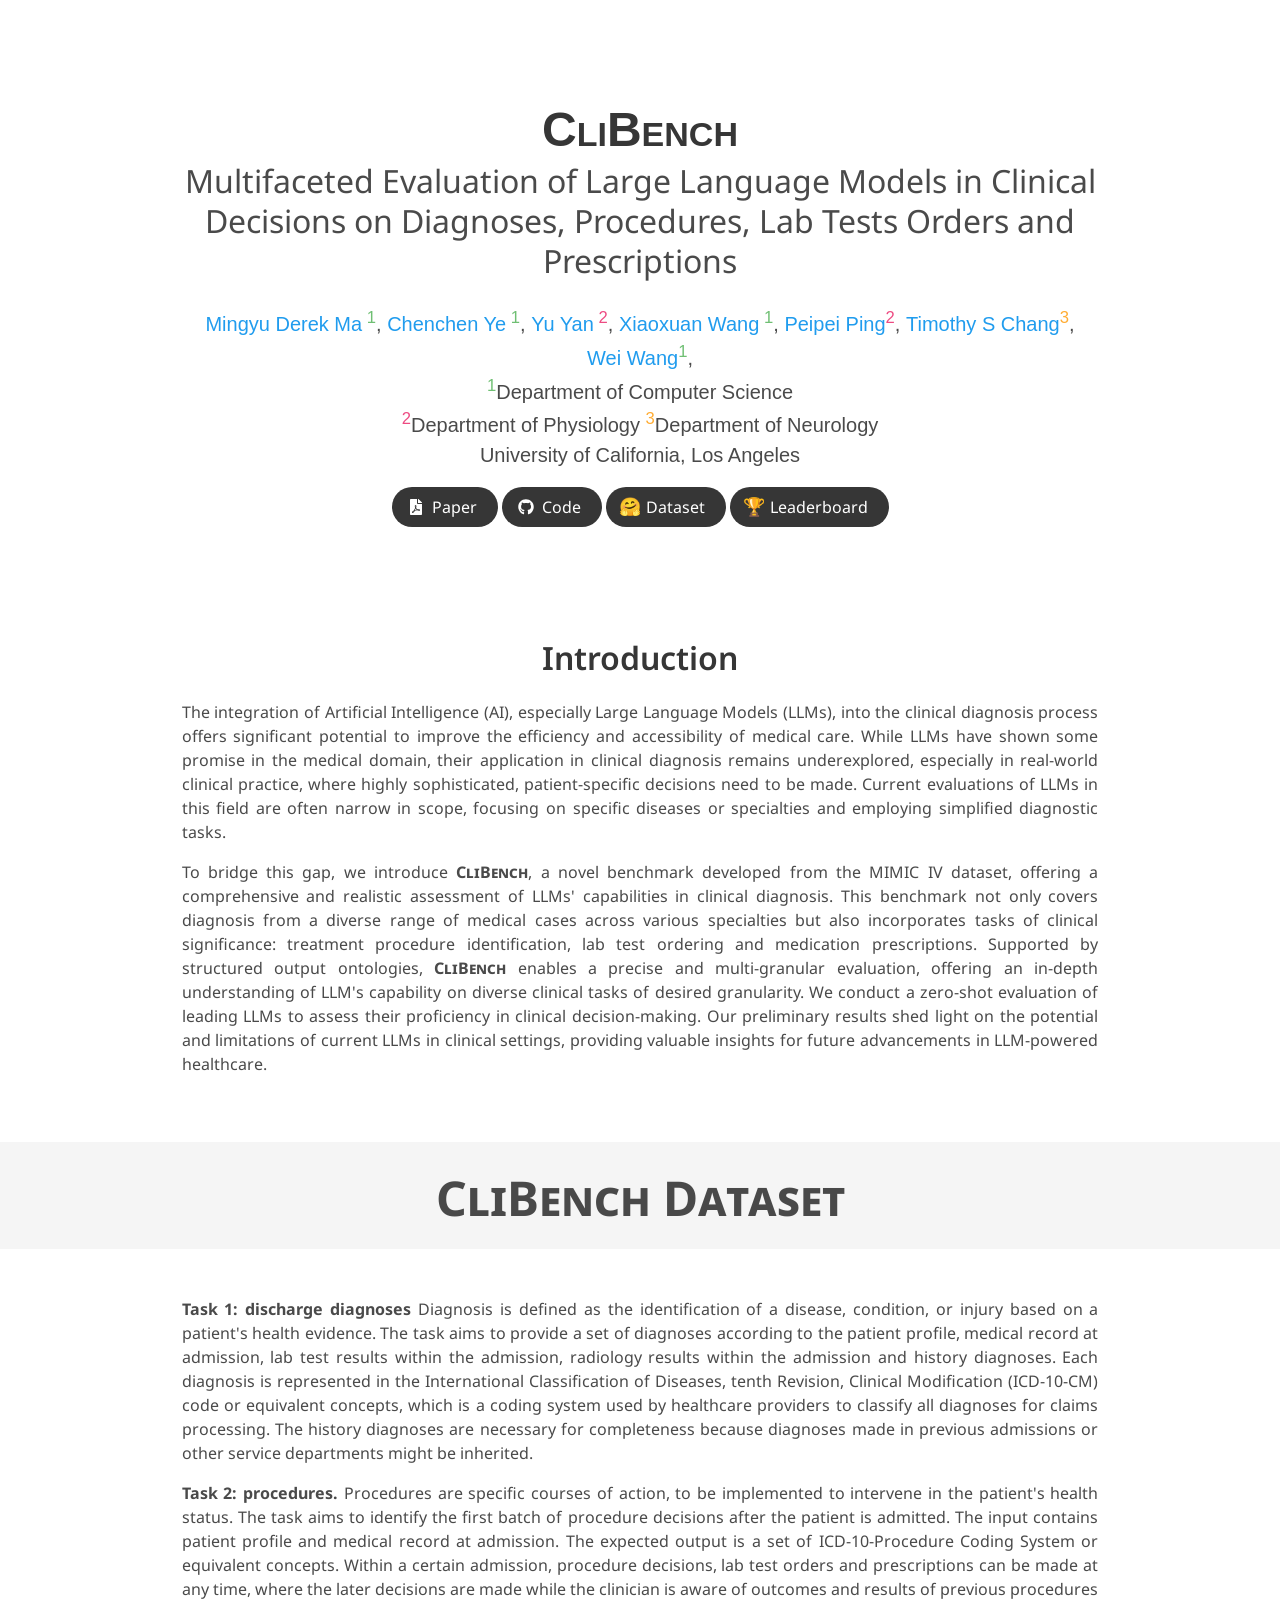
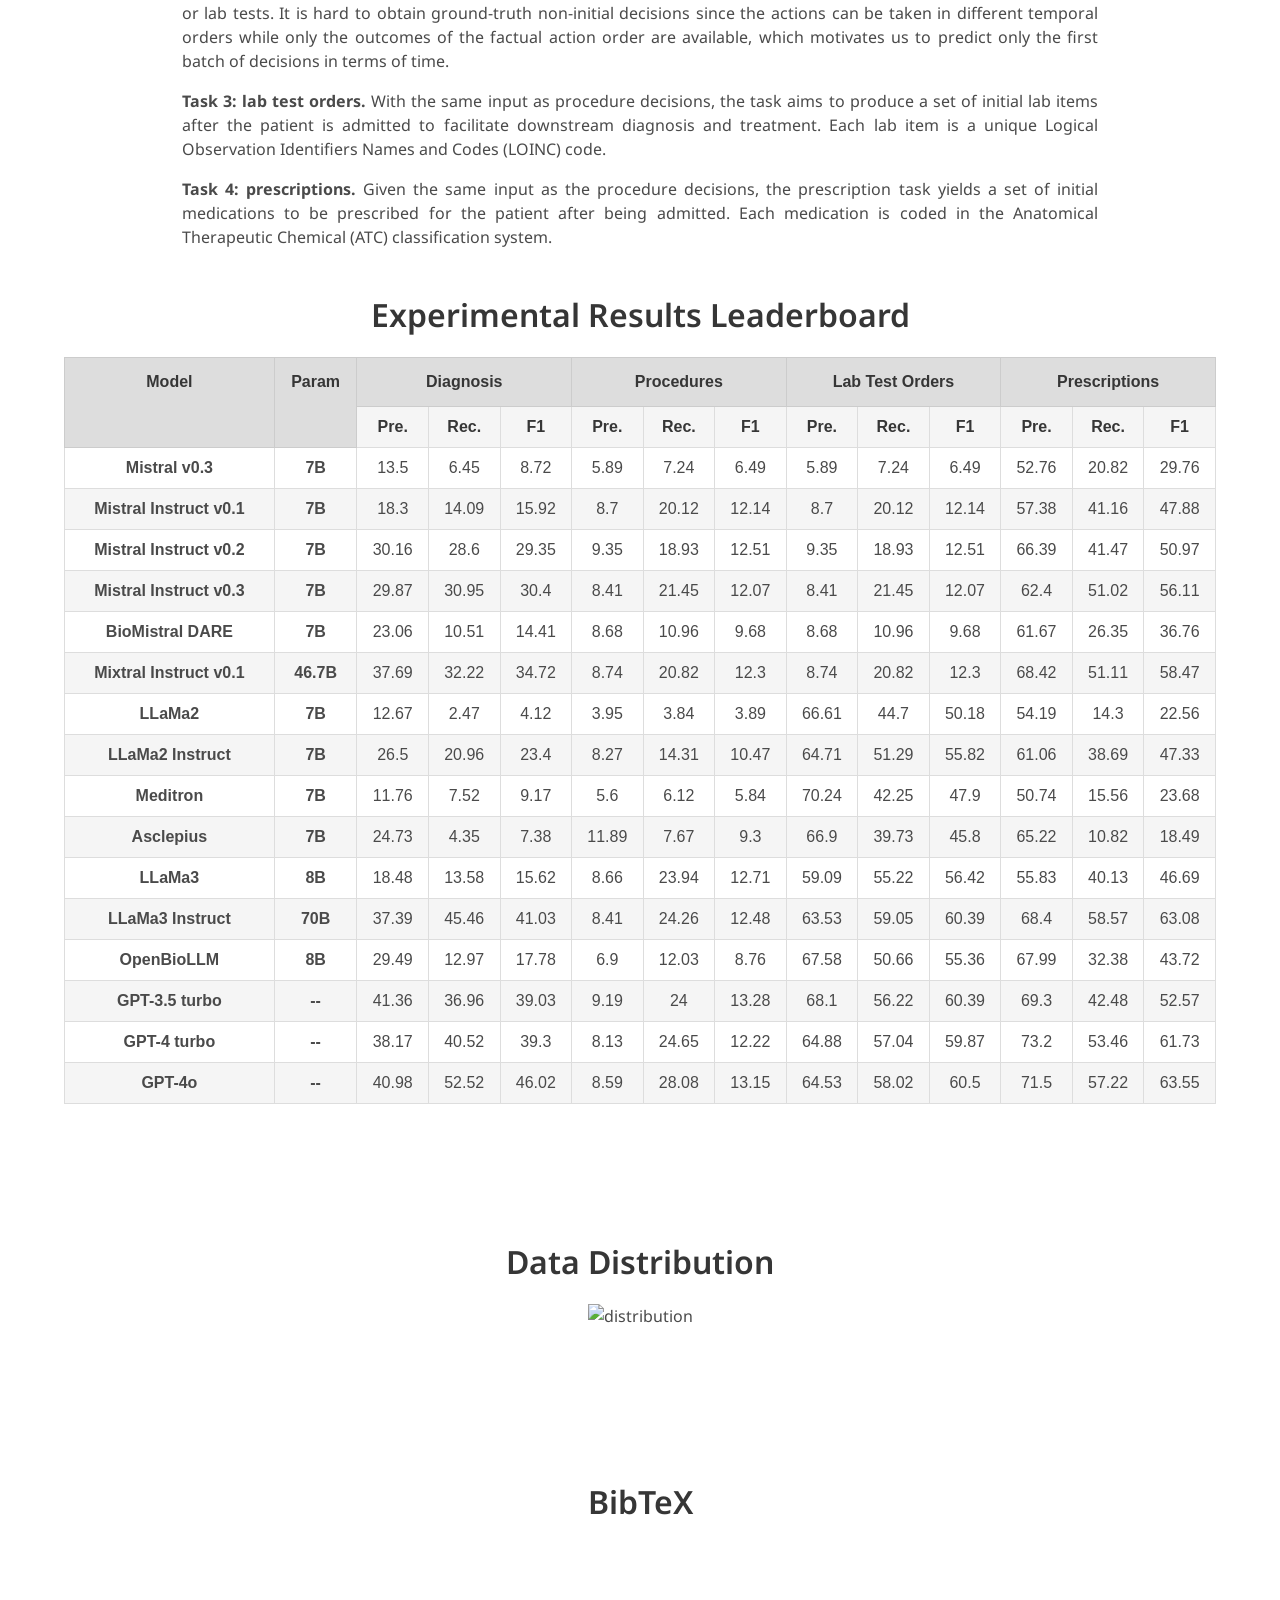
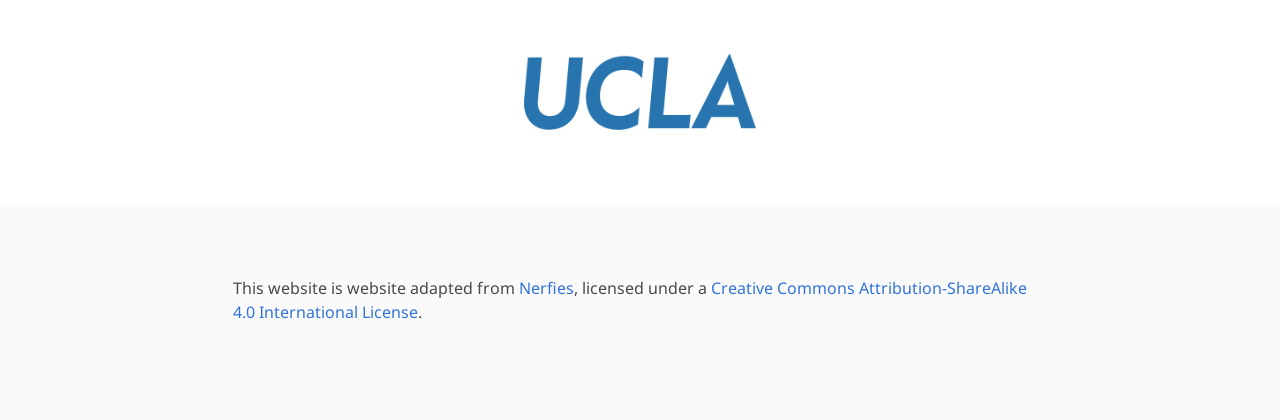
==== index.html @ 8d9bf633 "finish" ====
<!DOCTYPE html>
<html>
<head>
  <meta charset="utf-8">
  <meta name="description"
        content="Evaluating scientific problems">
  <meta name="keywords" content="CliBench">
  <meta name="viewport" content="width=device-width, initial-scale=1">
  <title> CliBench: Multifaceted Evaluation of Large Language Models in Clinical Decisions on Diagnoses, Procedures, Lab Tests Orders and Prescriptions </title>


  <link rel="icon" href="./static/images/scibench.png">

  <link href="https://fonts.googleapis.com/css?family=Google+Sans|Noto+Sans|Castoro" rel="stylesheet">

  <link rel="stylesheet" href="./static/css/bulma.min.css">
  <link rel="stylesheet" href="./static/css/bulma-carousel.min.css">
  <link rel="stylesheet" href="./static/css/bulma-slider.min.css">
  <link rel="stylesheet" href="./static/css/fontawesome.all.min.css">
  <link rel="stylesheet" href="https://cdn.jsdelivr.net/gh/jpswalsh/academicons@1/css/academicons.min.css">
  <link rel="stylesheet" href="./static/css/index.css">
  <link rel="stylesheet" href="./static/css/leaderboard.css">

  <!-- <link href="https://unpkg.com/tabulator-tables@5.5.2/dist/css/tabulator_bulma.min.css" rel="stylesheet">
  <script type="text/javascript" src="https://unpkg.com/tabulator-tables@5.5.2/dist/js/tabulator.min.js"></script> -->
  <script type="text/javascript" src="static/js/sort-table.js" defer></script>

  <script src="https://ajax.googleapis.com/ajax/libs/jquery/3.5.1/jquery.min.js"></script>
  <script defer src="./static/js/fontawesome.all.min.js"></script>
  <script src="./static/js/bulma-carousel.min.js"></script>
  <script src="./static/js/bulma-slider.min.js"></script>
  <script src="./static/js/explorer-index.js"></script>
  <script src="./static/js/question_card.js"></script>

  <script src="./static/js/leaderboard_testmini.js"></script>  
  <script src="./data/results/output_folders.js" defer></script>
  <script src="./data/results/model_scores.js" defer></script>

</head>
<body>

<nav class="navbar" role="navigation" aria-label="main navigation">
  <div class="navbar-brand">
    <a role="button" class="navbar-burger" aria-label="menu" aria-expanded="false">
      <span aria-hidden="true"></span>
      <span aria-hidden="true"></span>
      <span aria-hidden="true"></span>
    </a>
  </div>
  <div class="navbar-menu">
    <div class="navbar-start" style="flex-grow: 1; justify-content: center;">
      <!-- <a class="navbar-item" href="https://keunhong.com">
      <span class="icon">
          <i class="fas fa-home"></i>
      </span>
      </a> -->
      <!-- @PAN TODO: consider adding links? -->
      <!-- <div class="navbar-item has-dropdown is-hoverable">
        <a class="navbar-link">
          More Research
        </a>
        <div class="navbar-dropdown">
          <a class="navbar-item" href="https://chameleon-llm.github.io/">
            <b>Chameleon</b> <p style="font-size:18px; display: inline; margin-left: 5px;">🔥</p>
          </a>
          <a class="navbar-item" href="https://scienceqa.github.io/">
            <b>ScienceQA</b> <p style="font-size:18px; display: inline; margin-left: 5px;">🔥</p>
          </a>
          <a class="navbar-item" href="https://github.com/OpenGVLab/LLaMA-Adapter">
            <b>LLaMA-Adapter (V2)</b> <p style="font-size:18px; display: inline; margin-left: 5px;">🔥</p>
          </a>
          <a class="navbar-item" href="https://promptpg.github.io/">
            PromptPG
          </a>
          <a class="navbar-item" href="https://arxiv.org/abs/2305.12524">
            TheoremQA
          </a>
          <a class="navbar-item" href="https://lila.apps.allenai.org/">
            Lila
          </a>
          <a class="navbar-item" href="https://iconqa.github.io/">
            IconQA
          </a>
          <a class="navbar-item" href="https://lupantech.github.io/inter-gps/">
            Inter-GPS
          </a>
        </div>
      </div> -->
    </div>

  </div>
</nav>


<section class="hero">
  <div class="hero-body">
    <div class="container is-max-desktop">
      <div class="columns is-centered">
        <div class="column has-text-centered">
          <h1 class="title is-1 publication-title is-bold">
            <!-- Can insert SciBench logo graphic here -->
            <!-- <img src="static/images/scibench.png" style="width:1em;vertical-align: middle" alt="Logo"/> -->
            <span class="CliBench" style="vertical-align: middle">CliBench</span>
            </h1>
          <h2 class="subtitle is-3 publication-subtitle">
            Multifaceted Evaluation of Large Language Models in Clinical Decisions on Diagnoses, Procedures, Lab Tests Orders and Prescriptions
          </h2>
          <div class="is-size-5 publication-authors">
            <!-- TODO update href with Author links -->
            <span class="author-block">
              <a href="https://derek.ma">Mingyu Derek Ma</a><sup style="color:#6fbf73;"> 1</sup>,</span>
            <span class="author-block">
              <a href="https://yecchen.github.io">Chenchen Ye</a><sup style="color:#6fbf73;"> 1</sup>,</span>
            <span class="author-block">
              <a href="https://mii.ucla.edu/people/yu-yan/">Yu Yan</a><sup style="color:#ed4b82;"> 2</sup>,
            </span>
            <span class="author-block">
              <a href="https://mandyyyyii.github.io">Xiaoxuan Wang</a><sup style="color:#6fbf73"> 1</sup>,
            </span>
            <span class="author-block">
              <a href="https://medschool.ucla.edu/people/peipei-ping-phd">Peipei Ping</a><sup style="color:#ed4b82">2</sup>,
            </span>
            <span class="author-block">
              <a href="https://www.uclahealth.org/providers/timothy-chang">Timothy S Chang</a><sup style="color:#ffac33">3</sup>,
            </span>
            <span class="author-block">
              <a href="https://web.cs.ucla.edu/~weiwang/">Wei Wang</a><sup style="color:#6fbf73">1</sup>,
            </span>
          </div>

          <div class="is-size-5 publication-authors">
            <span class="author-block"><sup style="color:#6fbf73;">1</sup>Department of Computer Science</span><br>
            <span class="author-block"><sup style="color:#ed4b82">2</sup>Department of Physiology</span>
            <span class="author-block"><sup style="color:#ffac33">3</sup>Department of Neurology</span><br>
            <span class="author-block"></sup>University of California, Los Angeles</span><br>
            <!-- <span class="paper-block"><b style="color:#f41c1c">ICLR 2024 Oral</b> (85 in 7304, 1.2%)</span> -->
          </div>
        
          <!-- <section> -->
            <!-- <div class="section" id="org-banners" style="display:fle">
              <a href="https://www.ucla.edu/" target="_blank" rel="external">
                  <img class="center-block org-banner" src="static/images/ucla.png" style="height:3em">
              </a>
              <a href="https://www.washington.edu/" target="blank" class="ext-link">
                  <img class="center-block org-banner" src="static/images/uw.png" style="height:3em">
              </a>
              <a href="https://www.microsoft.com/en-us/research/" target="_blank" rel="external">
                  <img class="center-block org-banner" src="static/images/microsoft.png" style="height:3em">
              </a>
            </div> -->
          <!-- </section> -->

          <div class="column has-text-centered">
            <div class="publication-links">
              <!-- PDF Link. -->
              <span class="link-block">
                <a href="https://arxiv.org/pdf/2307.10635.pdf"
                   class="external-link button is-normal is-rounded is-dark">
                  <span class="icon">
                      <i class="fas fa-file-pdf"></i>
                  </span>
                  <span>Paper</span>
                </a>
              </span>
              <!-- Code Link. -->
              <span class="link-block">
                <a href="https://github.com/CliBench/CliBench"
                   class="external-link button is-normal is-rounded is-dark">
                  <span class="icon">
                      <i class="fab fa-github"></i>
                  </span>
                  <span>Code</span>
                  </a>
              </span>
              <!-- Dataset Link. -->
              <span class="link-block">
                <a href="#leaderboard"
                   class="external-link button is-normal is-rounded is-dark">
                  <span class="icon">
                      <p style="font-size:18px">🤗</p>
                  </span>
                  <span>Dataset</span>
                </a>
              </span>
              <!-- Leaderboard Link. -->
              <span class="link-block">
                <a href="#leaderboard"
                   class="external-link button is-normal is-rounded is-dark">
                  <span class="icon">
                      <p style="font-size:18px">🏆</p>
                  </span>
                  <span>Leaderboard</span>
                </a>
              </span>
            </div>

          </div>
        </div>
      </div>
    </div>
  </div>
</section>




<section class="section">
  <div class="container" style="margin-bottom: 2vh;">
    <!-- Abstract. -->
    <div class="columns is-centered has-text-centered">
      <div class="column is-four-fifths">
        <h2 class="title is-3">Introduction</h2>
        <div class="content has-text-justified">
          <p>The integration of Artificial Intelligence (AI), especially Large Language Models (LLMs), into the clinical diagnosis process offers significant potential to improve the efficiency and accessibility of medical care. While LLMs have shown some promise in the medical domain, their application in clinical diagnosis remains underexplored, especially in real-world clinical practice, where highly sophisticated, patient-specific decisions need to be made. Current evaluations of LLMs in this field are often narrow in scope, focusing on specific diseases or specialties and employing simplified diagnostic tasks. 
          </p>
          <p>
            To bridge this gap, we introduce <span class="CliBench">CliBench</span>, a novel benchmark developed from the MIMIC IV dataset, offering a comprehensive and realistic assessment of LLMs' capabilities in clinical diagnosis. This benchmark not only covers diagnosis from a diverse range of medical cases across various specialties but also incorporates tasks of clinical significance: treatment procedure identification, lab test ordering and medication prescriptions. Supported by structured output ontologies, 
            <span class="CliBench">CliBench</span> enables a precise and multi-granular evaluation, offering an in-depth understanding of LLM's capability on diverse clinical tasks of desired granularity. We conduct a zero-shot evaluation of leading LLMs to assess their proficiency in clinical decision-making. Our preliminary results shed light on the potential and limitations of current LLMs in clinical settings, providing valuable insights for future advancements in LLM-powered healthcare. 
          </p>
      </div>
    </div>
    <!--/ Abstract. -->
</div>
</section>


<!-- DATASET SECTION -->
<section class="hero is-light is-small" id="dataset">
  <div class="hero-body has-text-centered">
    <!-- <h1 class="title is-1 scibench"><img src="static/images/scibench.png" style="width:1.0em;vertical-align: middle" alt="Logo"/>SciBench Dataset</h1> -->
  <h1 class="title is-1 CliBench">
    <!-- <img src="static/images/scibench.png" style="width:1em;vertical-align: middle" alt="Logo"/> -->
    <span class="CliBench" style="vertical-align: middle">CliBench Dataset</span>
  </h1>
  </div>
</section>
            
<section class="section">
  <div class="container">
    <div class="columns is-centered has-text-centered">
        <div class="column is-four-fifths">
        <!-- <h2 class="title is-3">Overview</h2> -->
        <div class="content has-text-justified">


          <p>
            <b>Task 1: discharge diagnoses</b> Diagnosis is defined as the identification of a disease, condition, or injury based on a patient's health evidence. The task aims to provide a set of diagnoses according to the patient profile, medical record at admission, lab test results within the admission, 
            radiology results within the admission and history diagnoses. Each diagnosis is represented in the International Classification of Diseases, tenth Revision, Clinical Modification (ICD-10-CM) code or equivalent concepts, which is a coding system used by healthcare providers to classify all diagnoses for claims processing. 
            The history diagnoses are necessary for completeness because diagnoses made in previous admissions or other service departments might be inherited.
          </p>

          <p>
            <b>Task 2: procedures.</b> Procedures are specific courses of action, to be implemented to intervene in the patient's health status.
            The task aims to identify the first batch of procedure decisions after the patient is admitted. The input contains patient profile and medical record at admission. The expected output is a set of ICD-10-Procedure Coding System or equivalent concepts. 
            Within a certain admission, procedure decisions, lab test orders and prescriptions can be made at any time, where the later decisions are made while the clinician is aware of outcomes and results of previous procedures or lab tests. It is hard to obtain ground-truth non-initial decisions since the actions can be taken in different temporal orders while only the outcomes of the factual action order are available, which motivates us to predict only the first batch of decisions in terms of time.
          </p>

          <p>
            <b>Task 3: lab test orders.</b> With the same input as procedure decisions, the task aims to produce a set of initial lab items after the patient is admitted to facilitate downstream diagnosis and treatment. Each lab item is a unique Logical Observation Identifiers Names and Codes (LOINC) code.
          </p>

          <p>
            <b>Task 4: prescriptions.</b> Given the same input as the procedure decisions, the prescription task yields a set of initial medications to be prescribed for the patient after being admitted. Each medication is coded in the Anatomical Therapeutic Chemical (ATC) classification system.
          </p>
          
        </div>
      </div>
    </div>

    </div>
    <section class="section">
      <div class="container">
        
        <div class="columns is-centered">
          <div class="column is-full has-text-centered content">
            <h2 class="title is-3" id="leaderboard">Experimental Results Leaderboard</h2>
            <div class="content">
              <div id="textbook_leaderboard"></div>
              <!-- <p style="text-align: left;"> * The table shows the score under the Zero-Shot Setting.<br /> - The GPT models were evaluated on 03/15/2024, which is slightly different from the paper. <br /> - Additional results from other models will be included in the future. </p> -->
          
          </div>
        </div>
    
      </div>
    </section>
    
                         
  
    
    <div class="columns is-centered m-6">
      <div class="column is-full has-text-centered content">
        <h2 class="title is-3">Data Distribution</h2>
        <!-- <p>One example in <b>visual context</b> from
          <span class="CliBench">CliBench</span></p> -->
        <!-- <div id="results-carousel" class="carousel results-carousel"> -->
          <!-- <div class="box m-5"> -->
            <div class="content has-text-centered">
              <img src="static/images/data_distribution.pdf" alt="distribution" width="60%"/>
              <!-- <p>The data distribution of the evaluation set for the diagnosis decision task.              </p> -->
            </div>
              </div>
          <!-- </div> -->

       <!-- </div> -->
      </div>
    </div>
  </div>
</section>

<section class="section" id="BibTeX">
  <div class="container is-max-desktop content">
    <h2 class="title is-3 has-text-centered">BibTeX</h2>
    <!-- <pre><code>@inproceedings{wang2024scibench,
    author = {Wang, Xiaoxuan and Hu, Ziniu and Lu, Pan and Zhu, Yanqiao and Zhang, Jieyu and Subramaniam, Satyen and Loomba, Arjun R. and Zhang, Shichang and Sun, Yizhou and Wang, Wei},
    title = {{SciBench: Evaluating College-Level Scientific Problem-Solving Abilities of Large Language Models}},
    booktitle = {Proceedings of the Forty-First International Conference on Machine Learning},
    year = {2024},
    }</code></pre> -->
  </div>
</section>

<section>
  <div class="section" id="org-banners" style="display:flex">
    <a href="https://www.ucla.edu/" target="_blank" rel="external">
        <img class="center-block org-banner" src="static/images/ucla.png">
    </a>
    <!-- <a href="https://www.washington.edu/" target="blank" class="ext-link">
        <img class="center-block org-banner" src="static/images/uw.png">
    </a>
    <a href="https://www.caltech.edu/" target="_blank" rel="external">
        <img class="center-block org-banner" src="static/images/caltech.png">
    </a> -->
  </div>
</section>


<footer class="footer">
  <!-- <div class="container"> -->
    <div class="content has-text-centered">
    </div>
    <div class="columns is-centered">
      <div class="column is-8">
        <div class="content">
          <p>
            This website is website adapted from <a href="https://nerfies.github.io/">Nerfies</a>, licensed under a <a rel="license"
                                                href="http://creativecommons.org/licenses/by-sa/4.0/">Creative
            Commons Attribution-ShareAlike 4.0 International License</a>.
          </p>
        </div>
      </div>
    </div>
  <!-- </div> -->
</footer>

</body>
</html>
---- static/css/index.css ----
body {
	font-family: 'Noto Sans', sans-serif;
}

.footer .icon-link {
	font-size: 25px;
	color: #000;
}

.link-block a {
	margin-top: 5px;
	margin-bottom: 5px;
}

.CliBench {
	font-variant: small-caps;
	font-weight: bold;
}

.teaser .hero-body {
	padding-top: 0;
	padding-bottom: 3rem;
}

.teaser {
	font-family: 'Google Sans', sans-serif;
}

.publication-title {
}

.publication-banner {
	max-height: parent;
}

.publication-banner video {
	position: relative;
	left: auto;
	top: auto;
	transform: none;
	object-fit: fit;
}

.publication-header .hero-body {
}

.publication-title {
	font-family: 'Google Sans', sans-serif;
}

.publication-authors {
	font-family: 'Google Sans', sans-serif;
}

.publication-venue {
	color: #555;
	width: fit-content;
	font-weight: bold;
}

.publication-awards {
	color: #ff3860;
	width: fit-content;
	font-weight: bolder;
}

.publication-authors {
}

.publication-authors a {
	color: hsl(204, 86%, 53%) !important;
}

.publication-authors a:hover {
	text-decoration: underline;
}

.author-block {
	display: inline-block;
}

.publication-banner img {
}

.publication-authors {
	/*color: #4286f4;*/
}

.publication-video {
	position: relative;
	width: 100%;
	height: 0;
	padding-bottom: 56.25%;

	overflow: hidden;
	border-radius: 10px !important;
}

.publication-video iframe {
	position: absolute;
	top: 0;
	left: 0;
	width: 100%;
	height: 100%;
}

.publication-body img {
}

.results-carousel {
	overflow: hidden;
}

/* .results-carousel .item {
  margin: 20px;
  overflow: hidden;
  border: 1px solid #bbb;
  border-radius: 10px;
  padding: 5px;
  font-size: 0;
} */

.stats-image {
	max-height: 250px;
}

#org-banners {
	display: flex;
	flex-direction: row;
	justify-content: center;
	align-items: center;
	flex-wrap: wrap;
}

.org-banner {
	/* margin: 5px; */
	max-width: 100%;
	height: 6em;
	margin: 10px;
	padding: 10px;
}

@media screen and (max-width: 768px) {
	#org-banners {
		flex-direction: column;
		justify-content: space-around;
	}
}
---- static/css/leaderboard.css ----
table {
    border: 1px solid black;
    border-collapse: collapse;
}

th {
    padding: 2px 5px;
    border: 1px solid black;
}

td {
    padding: 2px 5px;
    border: 1px solid black;
}

thead {
    background: #ddd;
}

/* table#results.js-sort-0 tbody tr td:nth-child(1),
table#results.js-sort-1 tbody tr td:nth-child(2),
table#results.js-sort-2 tbody tr td:nth-child(3),
table#results.js-sort-3 tbody tr td:nth-child(4),
table#results.js-sort-4 tbody tr td:nth-child(5),
table#results.js-sort-5 tbody tr td:nth-child(6),
table#results.js-sort-6 tbody tr td:nth-child(7),
table#results.js-sort-7 tbody tr td:nth-child(8),
table#results.js-sort-8 tbody tr td:nth-child(9),
table#results.js-sort-9 tbody tr td:nth-child(10),
table#results.js-sort-10 tbody tr td:nth-child(11),
table#results.js-sort-11 tbody tr td:nth-child(12),
table#results.js-sort-12 tbody tr td:nth-child(13),
table#results.js-sort-13 tbody tr td:nth-child(14),
table#results.js-sort-14 tbody tr td:nth-child(15) {
    background: #dee;
} */

/* Table for three sub-tasks */
#results {
    font-family: Arial, Helvetica, sans-serif;
    font-size: 16px;
    border-collapse: collapse;
    width: 100%;
    text-align: center;
    margin: auto;
    margin-top: 1em;
    margin-bottom: 2em;
}

/* table tile */
#results th {
    border: 1px solid #ddd;
    padding: 8px;
    padding-top: 12px;
    padding-bottom: 12px;
    font-size: 16px;
    text-align: center;
    font-weight: 600;
    background-color: var(--UCLA-darkblue);
    color: white;
}

#results thead th {
    border: 1px solid #ccc;
    padding: 8px;
    padding-top: 12px;
    padding-bottom: 12px;
    font-size: 16px;
    text-align: center;
    font-weight: 600;
    background-color: var(--UCLA-darkblue);
    color: white;
}


#results td {
    border: 1px solid #ddd;
    padding: 8px;
}

#results tr:nth-child(even) {
    background-color: #f5f5f5;
}

#results tr:hover {
    background-color: #ddd;
}

.js-sort-number:hover {
    text-decoration: underline;
    cursor: pointer;
}

.js-sort:hover {
    text-decoration: underline;
    cursor: pointer;
}

.best-score-text {
    color: #C6011F
    /* color: #3457D5 */
}
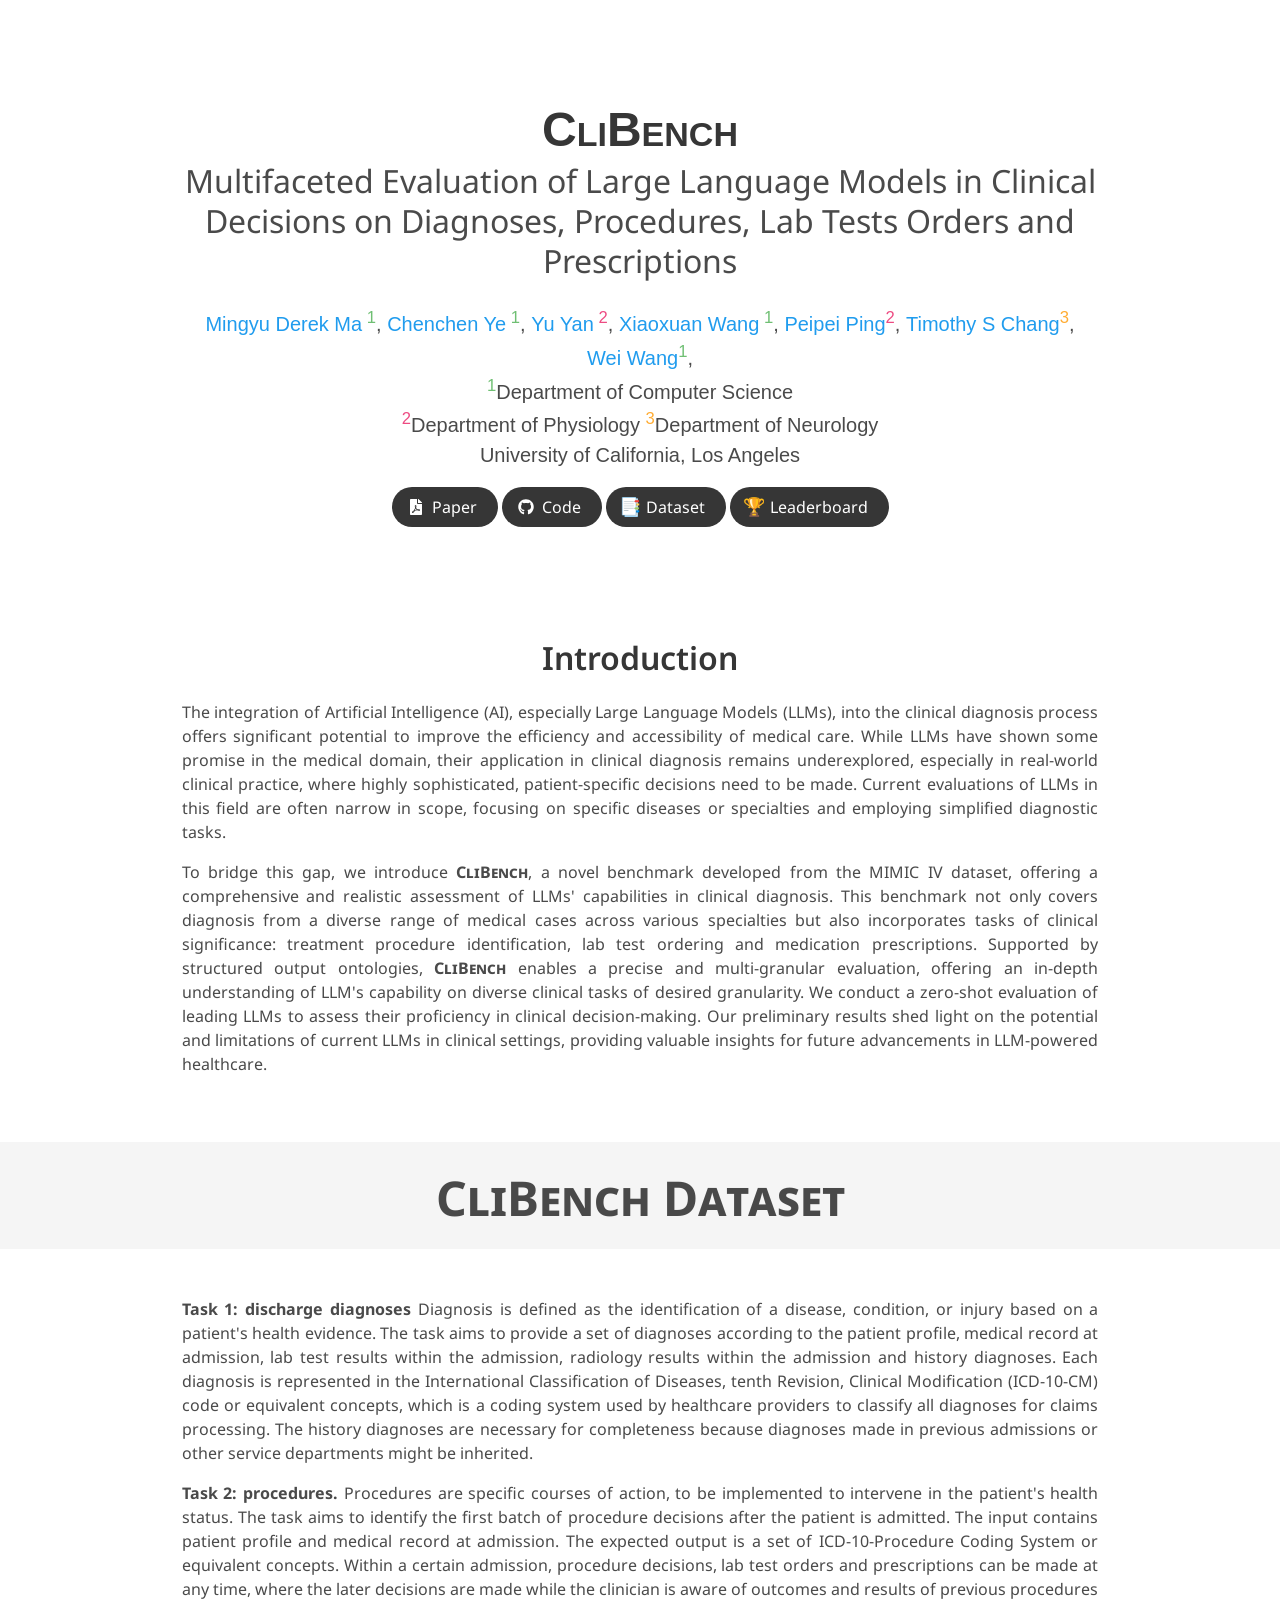
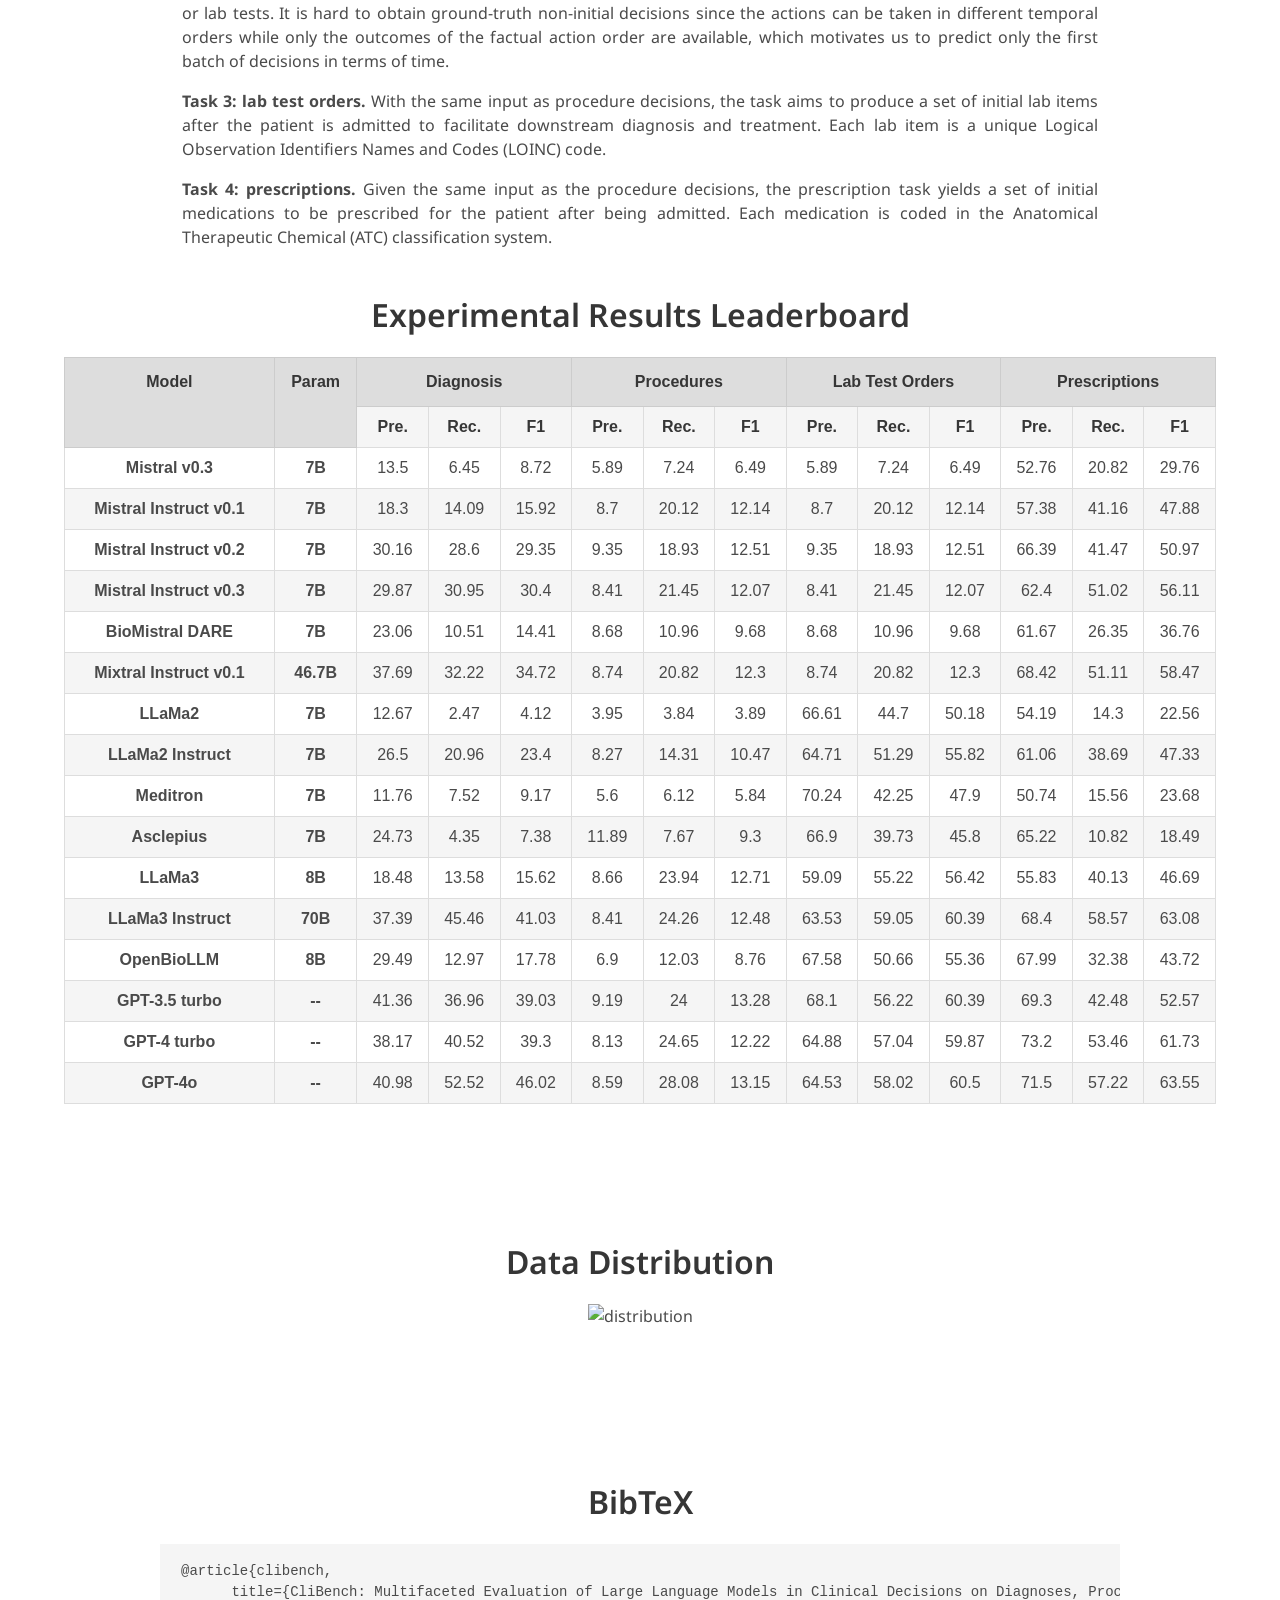
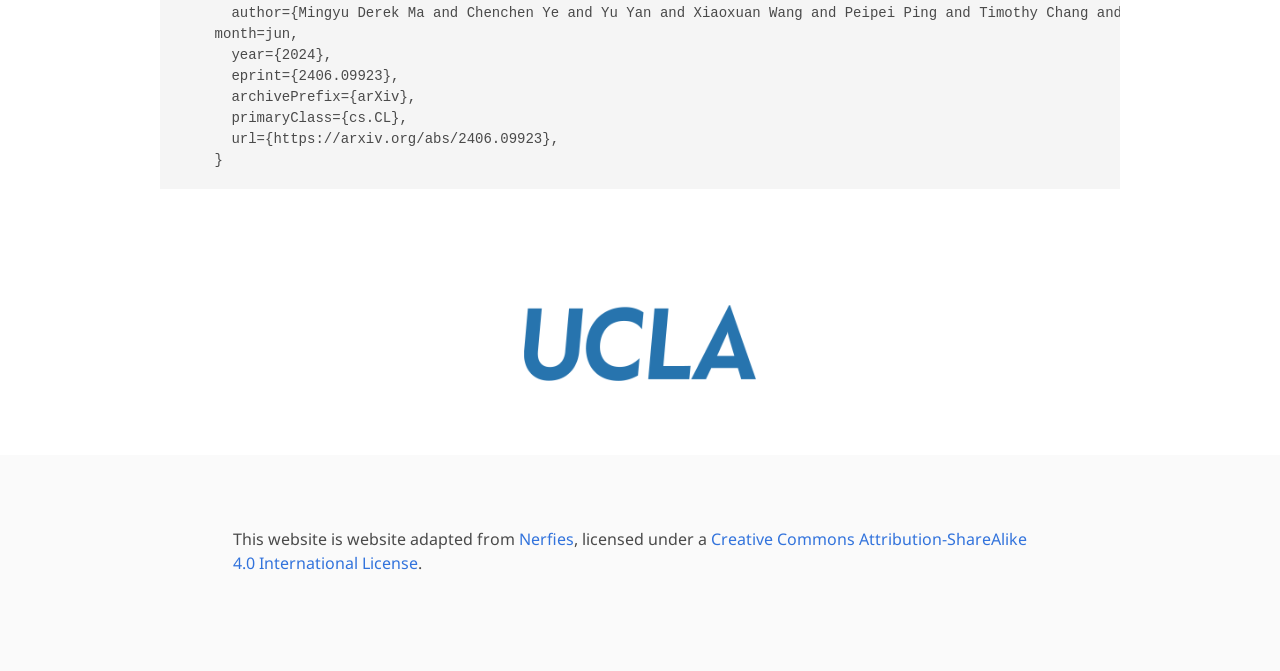
==== commit 49bba03f: "Update index.html" ====
--- a/index.html
+++ b/index.html
@@ -154,7 +154,7 @@
             <div class="publication-links">
               <!-- PDF Link. -->
               <span class="link-block">
-                <a href="https://arxiv.org/pdf/2307.10635.pdf"
+                <a href="https://arxiv.org/abs/2406.09923"
                    class="external-link button is-normal is-rounded is-dark">
                   <span class="icon">
                       <i class="fas fa-file-pdf"></i>
@@ -174,10 +174,10 @@
               </span>
               <!-- Dataset Link. -->
               <span class="link-block">
-                <a href="#leaderboard"
+                <a href="https://github.com/CliBench/CliBench?tab=readme-ov-file#clinical-benchmark"
                    class="external-link button is-normal is-rounded is-dark">
                   <span class="icon">
-                      <p style="font-size:18px">🤗</p>
+                      <p style="font-size:18px">📑</p>
                   </span>
                   <span>Dataset</span>
                 </a>
@@ -310,12 +310,16 @@
 <section class="section" id="BibTeX">
   <div class="container is-max-desktop content">
     <h2 class="title is-3 has-text-centered">BibTeX</h2>
-    <!-- <pre><code>@inproceedings{wang2024scibench,
-    author = {Wang, Xiaoxuan and Hu, Ziniu and Lu, Pan and Zhu, Yanqiao and Zhang, Jieyu and Subramaniam, Satyen and Loomba, Arjun R. and Zhang, Shichang and Sun, Yizhou and Wang, Wei},
-    title = {{SciBench: Evaluating College-Level Scientific Problem-Solving Abilities of Large Language Models}},
-    booktitle = {Proceedings of the Forty-First International Conference on Machine Learning},
-    year = {2024},
-    }</code></pre> -->
+    <pre><code>@article{clibench,
+      title={CliBench: Multifaceted Evaluation of Large Language Models in Clinical Decisions on Diagnoses, Procedures, Lab Tests Orders and Prescriptions},
+      author={Mingyu Derek Ma and Chenchen Ye and Yu Yan and Xiaoxuan Wang and Peipei Ping and Timothy Chang and Wei Wang},
+    month=jun,
+      year={2024},
+      eprint={2406.09923},
+      archivePrefix={arXiv},
+      primaryClass={cs.CL},
+      url={https://arxiv.org/abs/2406.09923},
+    }</code></pre>
   </div>
 </section>
 
@@ -324,12 +328,6 @@
     <a href="https://www.ucla.edu/" target="_blank" rel="external">
         <img class="center-block org-banner" src="static/images/ucla.png">
     </a>
-    <!-- <a href="https://www.washington.edu/" target="blank" class="ext-link">
-        <img class="center-block org-banner" src="static/images/uw.png">
-    </a>
-    <a href="https://www.caltech.edu/" target="_blank" rel="external">
-        <img class="center-block org-banner" src="static/images/caltech.png">
-    </a> -->
   </div>
 </section>
 
